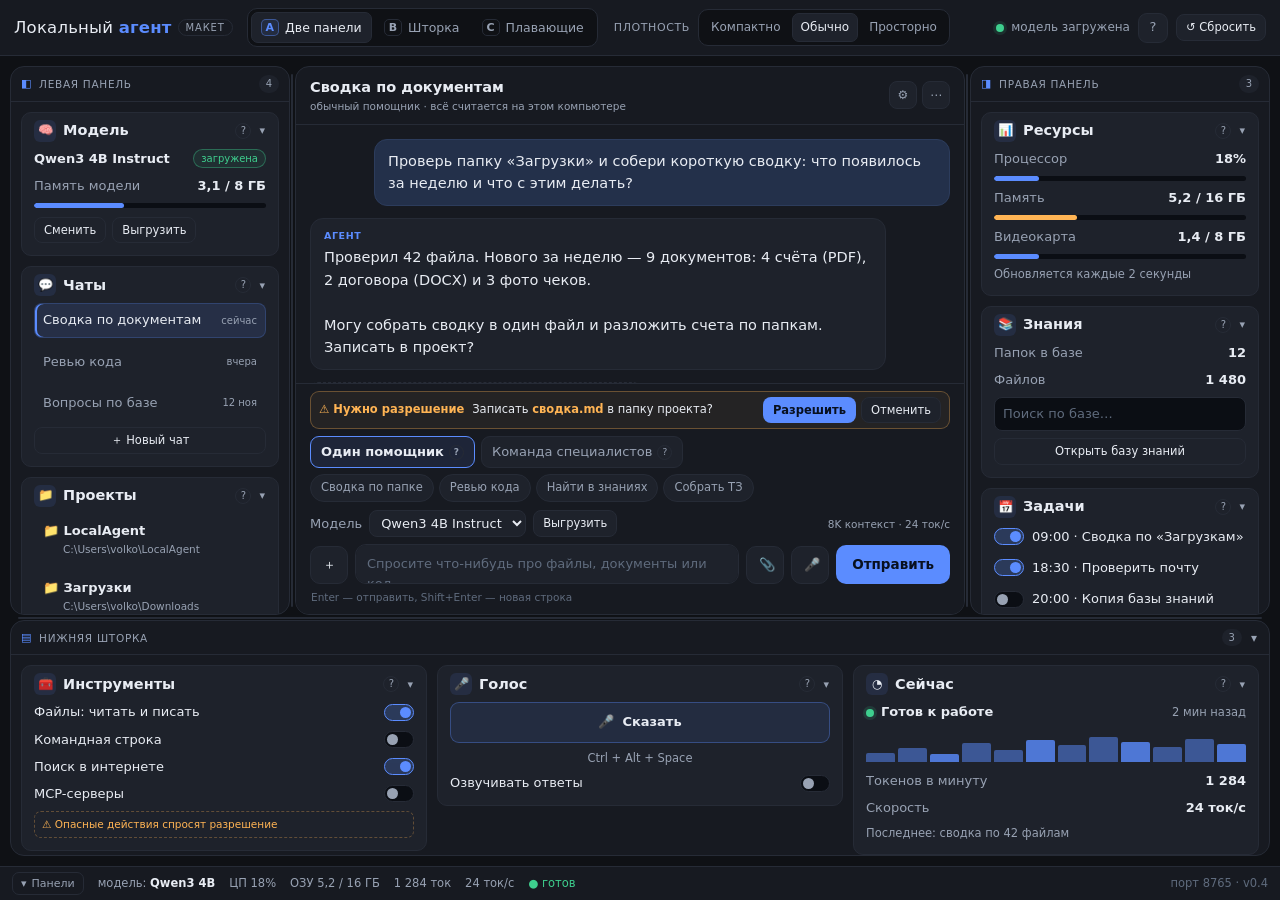
==== docs/mockups/layout_v1.html @ 9daf5b80 "Скины, темы, плотность и починка дефектов из отчёта тестера Три скина × два режима (тёмный/светлый):" ====
<!DOCTYPE html>
<html lang="ru">
<head>
<meta charset="utf-8">
<meta name="viewport" content="width=device-width, initial-scale=1">
<title>Локальный агент — макет рабочего пространства</title>
<!--
  Макет рабочего пространства «Локального агента».
  Один файл, без сети, без библиотек. Палитра и шрифт — как в app/ui/style.css.
  Варианты: A (две панели), B (левая панель + шторка), C (вкладки + плавающие блоки).
-->
<style>
/* ================= Палитра и плотность ================= */
:root{
  --bg:#0f1115; --panel:#171a21; --panel2:#1e222b; --text:#e8ecf3; --muted:#98a2b3;
  --accent:#5b8cff; --ok:#3ecf8e; --warn:#ffb454; --err:#ff6b6b; --line:#262b36;
  --bg3:#0b0e14;
}
*{box-sizing:border-box}
html,body{height:100%;overflow:hidden}
body{
  margin:0;background:var(--bg);color:var(--text);
  font:15px/1.55 "Segoe UI",system-ui,sans-serif;
  display:flex;flex-direction:column;
  -webkit-font-smoothing:antialiased;
}
body[data-density="compact"]{
  --fs:13px;--fs2:12px;--fs3:10.5px;--gap:6px;--pad:8px;--pad2:10px;
  --r:8px;--r2:10px;--headH:28px;--icon:18px;--floatW:246px;
}
body[data-density="normal"]{
  --fs:14.5px;--fs2:13px;--fs3:11.5px;--gap:10px;--pad:12px;--pad2:14px;
  --r:10px;--r2:12px;--headH:36px;--icon:22px;--floatW:270px;
}
body[data-density="roomy"]{
  --fs:16px;--fs2:14px;--fs3:12.5px;--gap:14px;--pad:16px;--pad2:18px;
  --r:12px;--r2:14px;--headH:42px;--icon:24px;--floatW:292px;
}
button{font:inherit;color:inherit}
.muted{color:var(--muted)}
.tiny{font-size:var(--fs3);line-height:1.45;color:var(--muted)}
.center{text-align:center}

/* тонкие полосы прокрутки — как в приложении */
*{scrollbar-width:thin;scrollbar-color:transparent transparent}
*:hover{scrollbar-color:rgba(255,255,255,.16) transparent}
::-webkit-scrollbar{width:8px;height:8px}
::-webkit-scrollbar-track{background:transparent}
::-webkit-scrollbar-thumb{background:transparent;border-radius:8px;border:2px solid transparent;background-clip:content-box}
*:hover::-webkit-scrollbar-thumb{background:rgba(255,255,255,.16);background-clip:content-box}
*:hover::-webkit-scrollbar-thumb:hover{background:rgba(255,255,255,.32);background-clip:content-box}
::-webkit-scrollbar-corner{background:transparent}

/* ================= Верхняя строка ================= */
.topbar{
  flex:none;display:flex;align-items:center;gap:14px;
  height:56px;padding:0 14px;background:var(--panel);
  border-bottom:1px solid var(--line);position:relative;z-index:60;
}
.brand{font-size:16.5px;letter-spacing:.2px;white-space:nowrap}
.brand b{color:var(--accent);font-weight:700}
.brand .tag{
  font-size:10px;text-transform:uppercase;letter-spacing:.8px;color:var(--muted);
  border:1px solid var(--line);border-radius:99px;padding:2px 7px;margin-left:6px;vertical-align:2px;
}
.seg{display:flex;gap:2px;padding:3px;background:var(--bg);border:1px solid var(--line);border-radius:10px}
.seg button{
  display:inline-flex;align-items:center;gap:6px;border:1px solid transparent;
  background:transparent;color:var(--muted);border-radius:7px;padding:5px 9px;
  font-size:12.5px;cursor:pointer;white-space:nowrap;transition:background .12s,color .12s;
}
.seg button:hover{color:var(--text)}
.seg button.active{background:var(--panel2);color:var(--text);border-color:var(--line)}
.seg button i{
  font-style:normal;font-weight:700;font-size:11px;line-height:1;
  color:var(--muted);border:1px solid var(--line);border-radius:5px;padding:2px 4px;
}
.seg button.active i{color:var(--accent);border-color:rgba(91,140,255,.45);background:rgba(91,140,255,.1)}
.densityWrap{display:flex;align-items:center;gap:8px;margin-left:2px}
.densityWrap .lbl{font-size:11px;text-transform:uppercase;letter-spacing:.6px;color:var(--muted)}
.seg.small button{font-size:12px;padding:4px 8px}
.topRight{margin-left:auto;display:flex;align-items:center;gap:8px}
.status{display:flex;align-items:center;gap:7px;font-size:12px;color:var(--muted);white-space:nowrap}
.dot{width:8px;height:8px;border-radius:50%;background:var(--err);flex:none}
.dot.on{background:var(--ok);box-shadow:0 0 0 3px rgba(62,207,142,.12)}
.iconBtn{
  width:30px;height:30px;border-radius:9px;border:1px solid var(--line);
  background:var(--panel2);color:var(--muted);cursor:pointer;font-size:13px;
  display:inline-grid;place-items:center;padding:0;
}
.iconBtn:hover{color:var(--text);border-color:var(--accent)}
button.ghost{
  background:var(--panel2);color:var(--text);border:1px solid var(--line);
  border-radius:10px;padding:8px 12px;cursor:pointer;font-size:13px;
}
button.ghost:hover{border-color:var(--accent)}
button.ghost.tiny{padding:4px 9px;border-radius:8px;font-size:11.5px}
button.ghost.wide{width:100%;text-align:center}
button.primary{
  background:var(--accent);color:#08101f;border:0;border-radius:10px;
  padding:9px 16px;font-weight:600;cursor:pointer;font-size:13.5px;
}
button.primary:hover{filter:brightness(1.06)}
button.primary.tiny{padding:4px 10px;font-size:11.5px;border-radius:8px}

/* ================= Сетка приложения ================= */
.app{flex:1;min-height:0;display:flex;flex-direction:column}
.work{flex:1;min-height:0;padding:var(--gap);display:grid;position:relative}
.mtabs{display:none}

/* A: две панели + центр */
.app[data-variant="A"] .work{
  grid-template-columns:var(--leftW,280px) 5px minmax(0,1fr) 5px var(--rightW,300px);
  grid-template-rows:minmax(0,1fr) 5px var(--dockH,236px);
}
.app[data-variant="A"] .zone-left{grid-column:1;grid-row:1}
.app[data-variant="A"] .vres-left{grid-column:2;grid-row:1}
.app[data-variant="A"] .stage{grid-column:3;grid-row:1}
.app[data-variant="A"] .vres-right{grid-column:4;grid-row:1}
.app[data-variant="A"] .zone-right{grid-column:5;grid-row:1}
.app[data-variant="A"] .hres{grid-column:1/-1;grid-row:2}
.app[data-variant="A"] .zone-bottom{grid-column:1/-1;grid-row:3}

/* B: одна левая панель + шторка */
.app[data-variant="B"] .work{
  grid-template-columns:var(--leftW,300px) 5px minmax(0,1fr);
  grid-template-rows:minmax(0,1fr) 5px var(--dockH,300px);
}
.app[data-variant="B"] .zone-left{grid-column:1;grid-row:1}
.app[data-variant="B"] .vres-left{grid-column:2;grid-row:1}
.app[data-variant="B"] .stage{grid-column:3;grid-row:1}
.app[data-variant="B"] .zone-right{display:none}
.app[data-variant="B"] .vres-right{display:none}
.app[data-variant="B"] .hres{grid-column:1/-1;grid-row:2}
.app[data-variant="B"] .zone-bottom{grid-column:1/-1;grid-row:3}

/* ================= Панели и блоки ================= */
.zone{
  display:flex;flex-direction:column;min-width:0;min-height:0;
  background:var(--panel);border:1px solid var(--line);border-radius:14px;
  overflow:hidden;transition:border-color .15s;
}
.zone.over{border-color:var(--accent);box-shadow:0 0 0 1px rgba(91,140,255,.25) inset}
.zoneHead{
  flex:none;display:flex;align-items:center;gap:7px;
  padding:8px 10px;border-bottom:1px solid var(--line);
  font-size:10.5px;text-transform:uppercase;letter-spacing:.7px;color:var(--muted);
}
.zoneHead .zi{color:var(--accent);font-size:11px;line-height:1}
.zoneHead .cnt{
  margin-left:auto;font-size:10px;color:var(--muted);background:var(--panel2);
  border-radius:99px;padding:1px 7px;letter-spacing:0;
}
.zoneHead .zBtn{
  border:0;background:transparent;color:var(--muted);cursor:pointer;
  padding:0 2px;font-size:12px;line-height:1;
}
.zoneHead .zBtn:hover{color:var(--text)}
.zoneBody{
  flex:1;min-height:0;overflow-y:auto;overflow-x:hidden;
  display:flex;flex-direction:column;gap:var(--gap);padding:var(--gap);
  position:relative;
}
.zone-bottom .zoneBody{
  display:grid;grid-template-columns:repeat(auto-fit,minmax(210px,1fr));
  align-items:start;
}
.zoneBody.over{background:rgba(91,140,255,.035)}
.zoneBody:empty::before{
  content:"Перетащите сюда блоки";
  display:grid;place-items:center;min-height:90px;padding:14px;
  border:1px dashed var(--line);border-radius:var(--r);
  color:var(--muted);font-size:var(--fs3);text-align:center;
}

.block{
  background:var(--panel2);border:1px solid var(--line);border-radius:var(--r);
  min-width:0;display:flex;flex-direction:column;position:relative;
  transition:border-color .12s,box-shadow .12s;
}
.block:hover{border-color:#333b4a}
.block.collapsed .blockBody{display:none}
.blockHead{
  display:flex;align-items:center;gap:7px;min-height:var(--headH);
  padding:6px var(--pad);cursor:grab;touch-action:none;
  user-select:none;-webkit-user-select:none;
}
.blockHead:active{cursor:grabbing}
.blockHead .bIco{
  width:var(--icon);height:var(--icon);flex:none;border-radius:6px;
  background:rgba(91,140,255,.11);display:grid;place-items:center;
  font-size:calc(var(--icon) * .56);line-height:1;
}
.blockHead .bTtl{
  font-size:var(--fs);font-weight:600;white-space:nowrap;
  overflow:hidden;text-overflow:ellipsis;min-width:0;
}
.blockHead .help{
  margin-left:auto;flex:none;width:16px;height:16px;border-radius:50%;
  border:1px solid var(--line);background:transparent;color:var(--muted);
  font-size:10px;line-height:1;cursor:help;display:grid;place-items:center;padding:0;
}
.blockHead .help:hover{color:var(--text);border-color:var(--accent)}
.blockHead .chev{
  flex:none;border:0;background:transparent;color:var(--muted);cursor:pointer;
  font-size:11px;line-height:1;padding:2px 1px;
}
.blockHead .chev:hover{color:var(--text)}
.blockBody{padding:0 var(--pad) var(--pad);display:flex;flex-direction:column;gap:7px;min-width:0}
.blockPh{
  border:1px dashed var(--accent);border-radius:var(--r);
  background:rgba(91,140,255,.06);flex:none;
}
body.dragging,body.dragging *{user-select:none!important;cursor:grabbing!important}
.block.isDragging{
  position:fixed;z-index:600;pointer-events:none;opacity:.97;
  box-shadow:0 26px 60px rgba(0,0,0,.6);transform:scale(1.012);
  overflow:hidden;margin:0;
}

/* содержимое блоков */
.bRow{display:flex;align-items:center;gap:8px;justify-content:space-between;min-width:0}
.bName{font-size:var(--fs2);font-weight:600;overflow:hidden;text-overflow:ellipsis;white-space:nowrap}
.badge{
  flex:none;font-size:10px;padding:1px 7px;border-radius:99px;
  border:1px solid var(--line);color:var(--muted);white-space:nowrap;
}
.badge.ok{color:var(--ok);border-color:rgba(62,207,142,.38);background:rgba(62,207,142,.08)}
.kv{display:flex;align-items:center;justify-content:space-between;gap:10px;font-size:var(--fs2);color:var(--muted)}
.kv b{color:var(--text);font-weight:600;white-space:nowrap}
.mbar{height:5px;border-radius:99px;background:var(--bg3);overflow:hidden}
.mbar i{display:block;height:100%;background:var(--accent);border-radius:99px}
.mbar i.warn{background:var(--warn)}
.bBtns{display:flex;gap:6px;flex-wrap:wrap;margin-top:2px}
.bInput{
  width:100%;background:var(--bg3);color:var(--text);border:1px solid var(--line);
  border-radius:8px;padding:6px 8px;font:inherit;font-size:var(--fs2);min-width:0;
}
.bInput:focus{outline:none;border-color:var(--accent)}
.bInput::placeholder{color:#5f6b7d}

.listItem{
  display:flex;align-items:center;gap:8px;padding:6px 8px;border-radius:8px;
  font-size:var(--fs2);color:var(--muted);cursor:pointer;border:1px solid transparent;
}
.listItem:hover{background:rgba(255,255,255,.035);color:var(--text)}
.listItem.active{
  background:rgba(91,140,255,.13);color:var(--text);
  border-color:rgba(91,140,255,.22);box-shadow:inset 2px 0 0 var(--accent);
}
.listItem .liT{flex:1;min-width:0;overflow:hidden;text-overflow:ellipsis;white-space:nowrap}
.listItem .liM{flex:none;font-size:10px;color:var(--muted)}
.proj{padding:6px 8px;border-radius:8px;cursor:pointer;border:1px solid transparent}
.proj:hover{background:rgba(255,255,255,.035);border-color:var(--line)}
.projT{font-size:var(--fs2);color:var(--text);font-weight:600;display:flex;gap:6px;align-items:center}
.projP{font-size:10.5px;color:var(--muted);white-space:nowrap;overflow:hidden;text-overflow:ellipsis;padding-left:20px}
.task{display:flex;align-items:center;gap:8px;font-size:var(--fs2);color:var(--text);padding:2px 0;min-width:0}
.task span:last-child{overflow:hidden;text-overflow:ellipsis;white-space:nowrap}
.sw{
  flex:none;width:30px;height:17px;border-radius:99px;background:var(--bg3);
  border:1px solid var(--line);position:relative;cursor:pointer;transition:.15s;padding:0;
}
.sw::after{
  content:"";position:absolute;left:2px;top:2px;width:11px;height:11px;border-radius:50%;
  background:var(--muted);transition:.15s;
}
.sw.on{background:rgba(91,140,255,.22);border-color:var(--accent)}
.sw.on::after{left:15px;background:var(--accent)}
.checkRow{display:flex;align-items:center;justify-content:space-between;gap:10px;font-size:var(--fs2);color:var(--text);cursor:pointer}
.chips{display:flex;gap:5px;flex-wrap:wrap}
.roleChip{
  font-size:10.5px;color:var(--accent);border:1px solid rgba(91,140,255,.3);
  background:rgba(91,140,255,.08);border-radius:99px;padding:2px 8px;white-space:nowrap;
}
.roleChip.add{color:var(--muted);border-color:var(--line);background:transparent;cursor:pointer}
.micBtn{
  display:flex;align-items:center;justify-content:center;gap:8px;width:100%;
  background:rgba(91,140,255,.1);border:1px solid rgba(91,140,255,.35);color:var(--text);
  border-radius:9px;padding:9px 10px;font-size:var(--fs2);font-weight:600;cursor:pointer;
}
.micBtn:hover{background:rgba(91,140,255,.18);border-color:var(--accent)}
.warnNote{
  font-size:10.5px;line-height:1.4;color:var(--warn);
  border:1px dashed rgba(255,180,84,.3);border-radius:7px;padding:5px 7px;
}
.nowRow{display:flex;align-items:center;gap:7px;font-size:var(--fs2)}
.nowRow b{font-weight:600}
.nowRow .tiny{margin-left:auto}
.live{
  width:8px;height:8px;border-radius:50%;background:var(--ok);flex:none;
  box-shadow:0 0 0 3px rgba(62,207,142,.14);animation:pulse 1.6s infinite;
}
@keyframes pulse{50%{opacity:.4}}
.spark{display:flex;align-items:flex-end;gap:3px;height:34px;padding:2px 0}
.spark i{
  flex:1;background:var(--accent);opacity:.5;border-radius:2px 2px 0 0;min-height:3px;
}
.spark i:nth-child(3n){opacity:.8}

/* ================= Центральный чат ================= */
.stage{
  display:flex;flex-direction:column;min-width:0;min-height:0;
  background:var(--panel);border:1px solid var(--line);border-radius:14px;
  overflow:hidden;position:relative;z-index:1;
}
.chatTop{
  flex:none;display:flex;align-items:center;gap:10px;
  padding:9px var(--pad2);border-bottom:1px solid var(--line);min-width:0;
}
.chatTop .ct{min-width:0}
.chatTop .t{
  font-size:var(--fs);font-weight:600;white-space:nowrap;
  overflow:hidden;text-overflow:ellipsis;
}
.chatTop .s{font-size:10.5px;color:var(--muted);white-space:nowrap;overflow:hidden;text-overflow:ellipsis}
.chatTools{margin-left:auto;display:flex;gap:5px;flex:none}
.chatTools button{
  width:28px;height:28px;border-radius:8px;border:1px solid var(--line);
  background:var(--panel2);color:var(--muted);cursor:pointer;font-size:12px;
  display:grid;place-items:center;padding:0;
}
.chatTools button:hover{color:var(--text);border-color:var(--accent)}
.chatScroll{flex:1;min-height:0;overflow-y:auto;padding:var(--pad2) var(--pad2) 6px}
.chatInner{width:100%;max-width:820px;margin:0 auto}
.msgs{display:flex;flex-direction:column;gap:12px}
.msg{
  max-width:90%;padding:10px 13px;border-radius:13px;
  font-size:var(--fs);line-height:1.55;white-space:pre-wrap;overflow-wrap:break-word;
}
.msg.user{align-self:flex-end;background:#23304a;border:1px solid #2c3c5c}
.msg.bot{align-self:flex-start;background:var(--panel2);border:1px solid var(--line)}
.msg .who{
  display:block;font-size:9.5px;text-transform:uppercase;letter-spacing:.6px;
  color:var(--accent);margin-bottom:3px;font-weight:600;
}
.toolLine{
  align-self:flex-start;max-width:90%;font-size:var(--fs3);color:var(--muted);
  border:1px dashed var(--line);border-radius:8px;padding:5px 9px;
}
.toolLine b{color:var(--accent);font-weight:600}
.approveBar{
  display:flex;align-items:center;gap:8px;flex-wrap:wrap;
  border:1px solid rgba(255,180,84,.32);background:rgba(255,180,84,.06);
  border-radius:9px;padding:5px 8px;margin:0 0 7px;font-size:var(--fs3);color:var(--text);
}
.approveBar .aWarn{color:var(--warn);font-weight:600;white-space:nowrap}
.approveBar .aTxt{min-width:0;overflow:hidden;text-overflow:ellipsis;white-space:nowrap}
.approveBar .aTxt b{color:var(--warn);font-weight:600}
.approveBar .aBtns{margin-left:auto;display:flex;gap:5px;flex:none}
.modeRow{display:flex;gap:6px;flex-wrap:wrap;align-items:center;padding:0 0 6px}
.mode{
  display:inline-flex;align-items:center;gap:5px;background:var(--panel2);
  border:1px solid var(--line);color:var(--muted);border-radius:9px;
  padding:5px 10px;cursor:pointer;font-size:var(--fs2);
}
.mode:hover{color:var(--text);border-color:var(--accent)}
.mode.active{color:var(--text);border-color:var(--accent);background:rgba(91,140,255,.1);font-weight:600}
.mode .help,.chip .help{
  width:15px;height:15px;border-radius:50%;border:1px solid var(--line);
  display:inline-grid;place-items:center;font-size:9px;color:var(--muted);cursor:help;flex:none;
}
.tplRow{display:flex;gap:5px;flex-wrap:wrap;padding:0 0 8px}
.chip{
  background:var(--panel2);border:1px solid var(--line);color:var(--muted);
  border-radius:99px;padding:4px 10px;font-size:var(--fs3);cursor:pointer;
}
.chip:hover{color:var(--text);border-color:var(--accent)}
.compWrap{flex:none;border-top:1px solid var(--line);padding:7px var(--pad2) 9px;background:var(--panel)}
.modelRow{display:flex;align-items:center;gap:7px;flex-wrap:wrap;font-size:var(--fs2);color:var(--muted);padding:0 0 7px}
.modelRow select{
  background:var(--panel2);color:var(--text);border:1px solid var(--line);
  border-radius:8px;padding:4px 7px;font:inherit;font-size:var(--fs2);max-width:300px;
}
.modelRow .sub{margin-left:auto;font-size:10.5px;color:var(--muted);white-space:nowrap}
.composer{display:flex;gap:7px;align-items:flex-end}
.composer textarea{
  flex:1;min-width:0;resize:none;background:var(--panel2);color:var(--text);
  border:1px solid var(--line);border-radius:11px;padding:9px 11px;
  font:inherit;font-size:var(--fs2);line-height:1.5;max-height:150px;min-height:38px;
}
.composer textarea:focus{outline:none;border-color:var(--accent)}
.composer textarea::placeholder{color:#5f6b7d}
.composer .iconBtn{width:38px;height:38px;border-radius:10px}
.hint{font-size:10.5px;color:#5f6b7d;padding:5px 1px 0}

/* ================= Статусная строка ================= */
.statusbar{
  flex:none;display:flex;align-items:center;gap:14px;flex-wrap:nowrap;
  padding:5px 12px;border-top:1px solid var(--line);background:var(--panel);
  font-size:11.5px;color:var(--muted);min-height:31px;z-index:50;
}
.sbBtn{
  display:inline-flex;align-items:center;gap:5px;background:transparent;
  border:1px solid var(--line);color:var(--muted);border-radius:7px;
  padding:2px 8px;font:inherit;font-size:11px;cursor:pointer;flex:none;
}
.sbBtn:hover{color:var(--text);border-color:var(--accent)}
.sbItem{white-space:nowrap;overflow:hidden;text-overflow:ellipsis}
.sbItem b{color:var(--text);font-weight:600}
.sbOk{color:var(--ok)}
.sbRight{margin-left:auto;color:#5f6b7d;white-space:nowrap;flex:none}

/* ================= Разделители ================= */
.res{position:relative;background:transparent;touch-action:none;z-index:20}
.res.vres{cursor:col-resize}
.res.hres{cursor:row-resize}
.res::after{
  content:"";position:absolute;background:var(--line);border-radius:2px;transition:background .12s;
}
.res.vres::after{top:8px;bottom:8px;left:1px;width:2px}
.res.hres::after{left:8px;right:8px;top:2px;height:2px}
.res:hover::after,.res.active::after{background:var(--accent)}
.res.active{background:rgba(91,140,255,.05)}

/* ================= Вариант C ================= */
.ctabs{display:none}
.app[data-variant="C"] .ctabs{
  flex:none;display:flex;gap:3px;padding:6px var(--gap);
  background:var(--panel);border-bottom:1px solid var(--line);overflow-x:auto;
}
.ctab{
  border:1px solid transparent;background:transparent;color:var(--muted);
  border-radius:8px;padding:6px 12px;font-size:12.5px;cursor:pointer;white-space:nowrap;
}
.ctab:hover{color:var(--text);background:var(--panel2)}
.ctab.active{color:var(--text);background:var(--panel2);border-color:var(--line)}
.ctab.active::before{content:"";display:inline-block;width:6px;height:6px;border-radius:50%;background:var(--accent);margin-right:7px;vertical-align:1px}
.app[data-variant="C"] .work{
  display:flex;position:relative;padding:0;
  background-image:radial-gradient(rgba(255,255,255,.032) 1px,transparent 1px);
  background-size:22px 22px;
}
.app[data-variant="C"] .zone{display:contents}
.app[data-variant="C"] .zoneBody{display:contents}
.app[data-variant="C"] .zoneHead{display:none}
.app[data-variant="C"] .vres,.app[data-variant="C"] .hres{display:none}
.app[data-variant="C"] .stage{
  width:min(840px,calc(100% - 580px));height:calc(100% - 228px);
  margin:12px auto 0;box-shadow:0 18px 46px rgba(0,0,0,.35);
}
.app[data-variant="C"] .block{
  position:absolute;width:var(--floatW);z-index:4;
  box-shadow:0 12px 30px rgba(0,0,0,.38);
}
.app[data-variant="C"] .block:hover{box-shadow:0 16px 38px rgba(0,0,0,.46)}
.app[data-variant="C"] .block .blockHead{cursor:grab}
.cph{
  position:absolute;inset:0;z-index:40;background:var(--bg);
  display:none;align-items:center;justify-content:center;padding:24px;
}
.cph.show{display:flex}
.cphCard{
  max-width:440px;width:100%;text-align:center;background:var(--panel);
  border:1px solid var(--line);border-radius:16px;padding:26px 24px;
}
.cphIco{font-size:34px;line-height:1;margin-bottom:8px}
.cphCard h3{margin:0 0 6px;font-size:17px}
.cphCard p{margin:0 0 16px;color:var(--muted);font-size:13px;line-height:1.55}

/* ================= Подсказки, модальное окно, тост ================= */
.tip{
  position:fixed;z-index:900;max-width:280px;left:-9999px;top:-9999px;
  background:var(--bg3);border:1px solid var(--line);color:var(--text);
  padding:8px 10px;border-radius:9px;font-size:12px;line-height:1.45;
  box-shadow:0 14px 34px rgba(0,0,0,.55);opacity:0;transform:translateY(4px);
  transition:opacity .12s,transform .12s;pointer-events:none;
}
.tip.show{opacity:1;transform:none}
.modalBack{
  position:fixed;inset:0;background:rgba(4,6,10,.72);z-index:800;
  display:none;align-items:center;justify-content:center;padding:20px;
}
.modalBack.show{display:flex}
.modal{
  background:var(--panel);border:1px solid var(--line);border-radius:16px;
  width:100%;max-width:520px;max-height:82vh;overflow-y:auto;padding:20px 22px;
  box-shadow:0 30px 80px rgba(0,0,0,.6);
}
.modal h3{margin:0 0 4px;font-size:17px}
.modal .lead{color:var(--muted);font-size:12.5px;margin:0 0 14px}
.modal ul{margin:0 0 16px;padding-left:19px}
.modal li{font-size:13px;line-height:1.55;margin:7px 0}
.modal li b{color:var(--text)}
.modal li .k{
  font-size:11px;border:1px solid var(--line);background:var(--panel2);
  border-radius:5px;padding:1px 5px;color:var(--text);
}
.toast{
  position:fixed;left:50%;bottom:42px;transform:translateX(-50%) translateY(6px);
  background:var(--panel2);border:1px solid var(--line);color:var(--text);
  padding:9px 15px;border-radius:10px;font-size:12.5px;opacity:0;
  pointer-events:none;transition:.2s;z-index:950;max-width:80vw;
  box-shadow:0 16px 40px rgba(0,0,0,.5);
}
.toast.show{opacity:1;transform:translateX(-50%)}

/* ================= Узкие экраны ================= */
@media (max-width:1200px){
  .seg button span{display:none}
  .seg button{padding:5px 8px}
  .densityWrap .lbl{display:none}
}

/* A: правая панель уходит вниз, шторка — тонкая полоса и открывается поверх */
@media (max-width:1100px){
  .app[data-variant="A"] .work{
    grid-template-columns:var(--leftW,280px) 5px minmax(0,1fr);
    grid-template-rows:minmax(0,1fr) 176px 5px 40px;
  }
  .app[data-variant="A"] .zone-left{grid-column:1;grid-row:1/span 2}
  .app[data-variant="A"] .vres-left{grid-column:2;grid-row:1/span 2}
  .app[data-variant="A"] .stage{grid-column:3;grid-row:1}
  .app[data-variant="A"] .zone-right{grid-column:3;grid-row:2;border-radius:12px}
  .app[data-variant="A"] .vres-right{display:none}
  .app[data-variant="A"] .hres{grid-column:1/-1;grid-row:3}
  .app[data-variant="A"] .zone-bottom{grid-column:1/-1;grid-row:4}
  .app[data-variant="A"] .zone-bottom .zoneBody{display:none}
  .app[data-variant="A"].dockOpen .work{grid-template-rows:minmax(0,1fr) 176px 5px 0}
  .app[data-variant="A"].dockOpen .zone-bottom{
    position:fixed;left:0;right:0;bottom:31px;height:46vh;z-index:70;
    border-radius:14px 14px 0 0;border-bottom:0;
    box-shadow:0 -18px 44px rgba(0,0,0,.55);
  }
  .app[data-variant="A"].dockOpen .zone-bottom .zoneBody{display:grid}
  .app[data-variant="A"] .zone-right .zoneBody{
    display:flex;flex-direction:row;overflow-x:auto;overflow-y:hidden;
    gap:var(--gap);align-items:stretch;
  }
  .app[data-variant="A"] .zone-right .block{flex:0 0 255px}
  .app[data-variant="A"] .zone-right .blockBody{overflow-y:auto}
}

/* C: плавающие блоки становятся списком, когда им мало места (см. JS) */
.app[data-variant="C"].list .work{
  display:flex;flex-direction:column;overflow-y:auto;overflow-x:hidden;
  padding:0 0 var(--gap);background-image:none;
}
.app[data-variant="C"].list .stage{
  width:auto;height:78vh;flex:none;margin:0 0 var(--gap);
  border-radius:0;border-left:0;border-right:0;box-shadow:none;
}
.app[data-variant="C"].list .zone{
  display:flex;flex-direction:column;flex:none;height:auto;
  border-radius:0;border-left:0;border-right:0;border-bottom:0;
}
.app[data-variant="C"].list .zoneBody{display:grid;grid-template-columns:1fr;padding:var(--gap)}
.app[data-variant="C"].list .zoneHead{display:flex}
.app[data-variant="C"].list .block{position:static;width:auto;box-shadow:none}
.app[data-variant="C"].list .zone-left{order:2}
.app[data-variant="C"].list .stage{order:1}
.app[data-variant="C"].list .zone-right{order:3}
.app[data-variant="C"].list .zone-bottom{order:4}
.app[data-variant="C"].list .zone-bottom .zoneBody{grid-template-columns:1fr}

/* A/B: панели становятся вкладками */
@media (max-width:820px){
  .topbar{height:52px;gap:8px;padding:0 10px}
  .brand{font-size:15px}
  .brand .tag{display:none}
  .topStatus{display:none}
  .topRight{gap:6px}
  .statusbar{gap:9px;overflow:hidden}
  .sbRight{display:none}
  .sbItem:nth-of-type(n+5){display:none}
  .app[data-variant="A"] .work,
  .app[data-variant="B"] .work{
    display:flex;flex-direction:column;padding:var(--gap);gap:var(--gap);
  }
  .mtabs{display:flex;gap:5px;flex:none;overflow-x:auto}
  .mtab{
    flex:none;border:1px solid var(--line);background:transparent;color:var(--muted);
    border-radius:8px;padding:5px 11px;font-size:12px;cursor:pointer;
  }
  .mtab.active{background:var(--panel2);color:var(--text);border-color:var(--accent)}
  .app[data-variant="A"] .work>.zone,
  .app[data-variant="A"] .work>.stage,
  .app[data-variant="B"] .work>.zone,
  .app[data-variant="B"] .work>.stage{
    display:none!important;flex:1 1 auto;min-height:0;
    width:auto!important;height:auto!important;border-radius:var(--r2);
  }
  .app[data-variant="A"] .work[data-mtab="left"]>.zone-left,
  .app[data-variant="A"] .work[data-mtab="right"]>.zone-right,
  .app[data-variant="A"] .work[data-mtab="bottom"]>.zone-bottom,
  .app[data-variant="A"] .work[data-mtab="stage"]>.stage,
  .app[data-variant="B"] .work[data-mtab="left"]>.zone-left,
  .app[data-variant="B"] .work[data-mtab="bottom"]>.zone-bottom,
  .app[data-variant="B"] .work[data-mtab="stage"]>.stage{display:flex!important}
  .app[data-variant="A"] .work .vres,
  .app[data-variant="A"] .work .hres,
  .app[data-variant="B"] .work .vres,
  .app[data-variant="B"] .work .hres{display:none!important}
  .app[data-variant="A"] .zoneBody,
  .app[data-variant="B"] .zoneBody{grid-template-columns:1fr!important}
  .app[data-variant="A"] .zone-bottom .zoneBody,
  .app[data-variant="B"] .zone-bottom .zoneBody{grid-template-columns:1fr!important}
  .app[data-variant="A"] .zone-bottom .zoneBody{display:grid!important}
  .app[data-variant="A"] .zone-bottom,
  .app[data-variant="A"].dockOpen .zone-bottom{
    position:static!important;left:auto;right:auto;bottom:auto;
    height:auto!important;border-radius:var(--r2);
    border-bottom:1px solid var(--line);box-shadow:none;
  }
  .chatScroll{padding:12px 12px 4px}
  .compWrap{padding:6px 12px 8px}
}
@media (max-width:560px){
  .topbar{gap:5px;padding:0 8px}
  .brand b{display:inline}
  .brand{font-size:14px;max-width:96px;overflow:hidden;text-overflow:ellipsis}
  .seg.small button{font-size:10.5px;padding:4px 5px}
  .topRight .ghost span{display:none}
  .chatTop .s{display:none}
  .statusbar .sbItem:nth-of-type(n+3){display:none}
  .modelRow .sub{display:none}
}
@media (prefers-reduced-motion:reduce){
  *{animation:none!important;transition:none!important}
}
</style>
</head>
<body data-density="normal" data-variant="A">
<noscript><div style="padding:20px">Для макета нужен JavaScript.</div></noscript>

<header class="topbar">
  <div class="brand">Локальный <b>агент</b><span class="tag">макет</span></div>

  <div class="seg" id="variantSeg" role="group" aria-label="Вариант компоновки">
    <button data-variant="A" class="active" data-tip="Вариант A. Две боковые панели и чат в центре. Блоки можно переносить в любую из трёх зон."><i>A</i><span>Две панели</span></button>
    <button data-variant="B" data-tip="Вариант B. Одна левая панель, остальные блоки — в широкой нижней шторке. Больше места чату."><i>B</i><span>Шторка</span></button>
    <button data-variant="C" data-tip="Вариант C. Разделы на весь экран, блоки плавают поверх и двигаются свободно."><i>C</i><span>Плавающие</span></button>
  </div>

  <div class="densityWrap">
    <span class="lbl">Плотность</span>
    <div class="seg small" id="densitySeg" role="group" aria-label="Плотность интерфейса">
      <button data-density="compact" data-tip="Компактно: меньше отступов, больше блоков на экране. Удобно на ноутбуке.">Компактно</button>
      <button data-density="normal" class="active" data-tip="Обычно: базовый размер из приложения — 15 px и отступы 10 px.">Обычно</button>
      <button data-density="roomy" data-tip="Просторно: крупные подписи и отступы. Удобно, если тяжело читать мелкий текст.">Просторно</button>
    </div>
  </div>

  <div class="topRight">
    <span class="status topStatus"><span class="dot on"></span>модель загружена</span>
    <button class="iconBtn" id="helpBtn" aria-label="Как пользоваться макетом" data-tip="Короткая инструкция: перетаскивание, плотность, варианты.">?</button>
    <button class="ghost tiny" id="resetBtn" data-tip="Вернуть блоки, размеры панелей и плотность по умолчанию. Раскладка хранится только на этом компьютере.">↺ <span>Сбросить</span></button>
  </div>
</header>

<div class="app" id="app" data-variant="A">
  <div class="ctabs" id="ctabs">
    <button class="ctab active" data-ctab="chat">Чат</button>
    <button class="ctab" data-ctab="models">Модели</button>
    <button class="ctab" data-ctab="kb">Знания</button>
    <button class="ctab" data-ctab="tasks">Задачи</button>
    <button class="ctab" data-ctab="team">Команда</button>
    <button class="ctab" data-ctab="settings">Настройки</button>
  </div>

  <div class="work" id="work" data-mtab="stage" data-ctab="chat">
    <div class="mtabs" id="mtabs" role="tablist" aria-label="Панели на узком экране"></div>

    <aside class="zone zone-left" data-zone="left">
      <div class="zoneHead"><span class="zi">◧</span>Левая панель<span class="cnt" id="cnt-left">0</span></div>
      <div class="zoneBody" data-drop="left"></div>
    </aside>

    <div class="res vres vres-left" data-res="left" data-tip="Потяните, чтобы изменить ширину левой панели. Двойной клик — сбросить."></div>

    <main class="stage" id="stage">
      <div class="chatTop">
        <div class="ct">
          <div class="t">Сводка по документам</div>
          <div class="s">обычный помощник · всё считается на этом компьютере</div>
        </div>
        <div class="chatTools">
          <button aria-label="Настройки чата" data-tip="Настройки этого чата: модель, контекст, голос.">⚙</button>
          <button aria-label="Ещё" data-tip="Ещё: экспорт, очистка, закрепление.">⋯</button>
        </div>
      </div>

      <div class="chatScroll" id="chatScroll">
        <div class="chatInner">
          <div class="msgs" id="msgs">
            <div class="msg user">Проверь папку «Загрузки» и собери короткую сводку: что появилось за неделю и что с этим делать?</div>
            <div class="msg bot"><span class="who">Агент</span>Проверил 42 файла. Нового за неделю — 9 документов: 4 счёта (PDF), 2 договора (DOCX) и 3 фото чеков.

Могу собрать сводку в один файл и разложить счета по папкам. Записать в проект?</div>
            <div class="toolLine"><b>⚙ Инструменты</b> · прочитано 42 файла · 18 секунд</div>
          </div>
        </div>
      </div>

      <div class="compWrap">
        <div class="chatInner">
          <div class="approveBar">
            <span class="aWarn">⚠ Нужно разрешение</span>
            <span class="aTxt">Записать <b>сводка.md</b> в папку проекта?</span>
            <span class="aBtns"><button class="primary tiny">Разрешить</button><button class="ghost tiny">Отменить</button></span>
          </div>
          <div class="modeRow">
            <button class="mode active" data-mode="agent">Один помощник<span class="help" data-tip="Обычный режим: отвечает одна модель. Быстро и просто для повседневных задач.">?</span></button>
            <button class="mode" data-mode="team">Команда специалистов<span class="help" data-tip="Сложную задачу по очереди разбирают роли: аналитик, разработчик, ревьюер. Дольше, но глубже.">?</span></button>
          </div>
          <div class="tplRow">
            <button class="chip" data-prompt="Собери сводку по папке «Загрузки» за неделю: новые файлы, суммы, что требует внимания.">Сводка по папке</button>
            <button class="chip" data-prompt="Проверь код в папке проекта и предложи улучшения.">Ревью кода</button>
            <button class="chip" data-prompt="Найди в базе знаний всё про договоры за этот год.">Найти в знаниях</button>
            <button class="chip" data-prompt="Собери техническое задание по моему описанию.">Собрать ТЗ</button>
          </div>
          <div class="modelRow">
            <span>Модель</span>
            <select id="modelPick" aria-label="Модель">
              <option>Qwen3 4B Instruct</option>
              <option>Gemma 3 4B</option>
              <option>Qwen3 8B</option>
            </select>
            <button class="ghost tiny">Выгрузить</button>
            <span class="sub">8K контекст · 24 ток/с</span>
          </div>
          <div class="composer">
            <button class="ghost iconBtn" id="newChat" aria-label="Новый чат" data-tip="Начать новый чат. Старый останется в списке слева.">＋</button>
            <textarea id="input" rows="1" placeholder="Спросите что-нибудь про файлы, документы или код…"></textarea>
            <button class="ghost iconBtn" id="attachBtn" aria-label="Прикрепить файл" data-tip="Прикрепить файл: PDF, DOCX, XLSX, CSV, текст. Можно просто перетащить в окно.">📎</button>
            <button class="ghost iconBtn" id="micBtn" aria-label="Голос" data-tip="Голосовой ввод. Горячие клавиши: Ctrl + Alt + Space.">🎤</button>
            <button class="primary" id="send">Отправить</button>
          </div>
          <div class="hint">Enter — отправить, Shift+Enter — новая строка</div>
        </div>
      </div>
    </main>

    <div class="res vres vres-right" data-res="right" data-tip="Потяните, чтобы изменить ширину правой панели. Двойной клик — сбросить."></div>

    <aside class="zone zone-right" data-zone="right">
      <div class="zoneHead"><span class="zi">◨</span>Правая панель<span class="cnt" id="cnt-right">0</span></div>
      <div class="zoneBody" data-drop="right"></div>
    </aside>

    <div class="res hres" data-res="bottom" data-tip="Потяните, чтобы изменить высоту нижней шторки. Двойной клик — сбросить."></div>

    <section class="zone zone-bottom" data-zone="bottom">
      <div class="zoneHead">
        <span class="zi">▤</span>Нижняя шторка<span class="cnt" id="cnt-bottom">0</span>
        <button class="zBtn" id="dockCollapse" aria-label="Свернуть шторку" data-tip="Свернуть или развернуть нижнюю шторку.">▾</button>
      </div>
      <div class="zoneBody" data-drop="bottom"></div>
    </section>

    <div class="cph" id="cph">
      <div class="cphCard">
        <div class="cphIco" id="cphIco">📚</div>
        <h3 id="cphTitle">Раздел</h3>
        <p>В варианте C разделы открываются на весь экран. Здесь будет тот же экран, что и во вкладках приложения — без плавающих блоков, чтобы ничего не мешало.</p>
        <button class="ghost" id="cphBack">← Вернуться в чат</button>
      </div>
    </div>
  </div>
</div>

<footer class="statusbar">
  <button class="sbBtn" id="dockBtn" data-tip="Показать или скрыть нижнюю шторку."><span id="dockChev">▾</span> Панели</button>
  <span class="sbItem" id="sbModel">модель: <b>Qwen3 4B</b></span>
  <span class="sbItem">ЦП 18%</span>
  <span class="sbItem">ОЗУ 5,2 / 16 ГБ</span>
  <span class="sbItem">1 284 ток</span>
  <span class="sbItem">24 ток/с</span>
  <span class="sbItem sbOk">● готов</span>
  <span class="sbRight">порт 8765 · v0.4</span>
</footer>

<div class="tip" id="tip" role="tooltip"></div>
<div class="toast" id="toast" role="status" aria-live="polite"></div>

<div class="modalBack" id="helpModal">
  <div class="modal">
    <h3>Как устроен макет</h3>
    <p class="lead">Это рабочий макет, а не приложение. Всё сохраняется только в этом браузере.</p>
    <ul>
      <li><b>Переносите блоки.</b> Возьмите блок за заголовок и тяните в левую панель, правую или нижнюю шторку. Пунктирная рамка показывает, куда он встанет.</li>
      <li><b>Меняйте размеры.</b> Тяните узкие полоски между панелями. Двойной клик по полоске возвращает исходный размер.</li>
      <li><b>Сравните варианты.</b> Кнопки <span class="k">A</span> <span class="k">B</span> <span class="k">C</span> сверху переключают три компоновки. У каждой свои места блоков.</li>
      <li><b>Подберите плотность.</b> «Компактно / Обычно / Просторно» меняют шрифт и отступы, не трогая палитру.</li>
      <li><b>Сбросьте.</b> Кнопка «Сбросить» возвращает всё по умолчанию.</li>
      <li><b>Проверьте адаптив.</b> Сузьте окно: при 1100 px правая панель уходит вниз, при 820 px панели становятся вкладками.</li>
    </ul>
    <div style="display:flex;justify-content:flex-end"><button class="primary" id="helpClose">Понятно</button></div>
  </div>
</div>

<script>
(function(){
"use strict";

/* ============ данные блоков ============ */
const BLOCKS = {
  model: {
    icon:"🧠", title:"Модель",
    tip:"Модель — «мозг» агента. Пока она не загружена, чат не отвечает. Память показывает, сколько занято.",
    body: `
      <div class="bRow"><span class="bName">Qwen3 4B Instruct</span><span class="badge ok">загружена</span></div>
      <div class="kv"><span>Память модели</span><b>3,1 / 8 ГБ</b></div>
      <div class="mbar"><i style="width:39%"></i></div>
      <div class="bBtns"><button class="ghost tiny">Сменить</button><button class="ghost tiny">Выгрузить</button></div>`
  },
  resources: {
    icon:"📊", title:"Ресурсы",
    tip:"Сколько процессора, памяти и видеокарты занимает модель. Если память близка к пределу — выгрузите модель.",
    body: `
      <div class="kv"><span>Процессор</span><b>18%</b></div><div class="mbar"><i style="width:18%"></i></div>
      <div class="kv"><span>Память</span><b>5,2 / 16 ГБ</b></div><div class="mbar"><i class="warn" style="width:33%"></i></div>
      <div class="kv"><span>Видеокарта</span><b>1,4 / 8 ГБ</b></div><div class="mbar"><i style="width:18%"></i></div>
      <div class="tiny">Обновляется каждые 2 секунды</div>`
  },
  knowledge: {
    icon:"📚", title:"Знания",
    tip:"База знаний: папки и файлы, которые агент уже прочитал. Поиск идёт по смыслу, без интернета.",
    body: `
      <div class="kv"><span>Папок в базе</span><b>12</b></div>
      <div class="kv"><span>Файлов</span><b>1 480</b></div>
      <input class="bInput" type="text" placeholder="Поиск по базе…" aria-label="Поиск по базе знаний">
      <button class="ghost tiny wide">Открыть базу знаний</button>`
  },
  tasks: {
    icon:"📅", title:"Задачи",
    tip:"Задачи по расписанию. Агент выполнит их сам, результат появится в чатах.",
    body: `
      <div class="task"><span class="sw on" role="switch" aria-checked="true" tabindex="0"></span><span>09:00 · Сводка по «Загрузкам»</span></div>
      <div class="task"><span class="sw on" role="switch" aria-checked="true" tabindex="0"></span><span>18:30 · Проверить почту</span></div>
      <div class="task"><span class="sw" role="switch" aria-checked="false" tabindex="0"></span><span>20:00 · Копия базы знаний</span></div>
      <button class="ghost tiny wide">＋ Новая задача</button>`
  },
  chats: {
    icon:"💬", title:"Чаты",
    tip:"История чатов. Всё хранится на этом компьютере и никуда не отправляется.",
    body: `
      <div class="listItem active"><span class="liT">Сводка по документам</span><span class="liM">сейчас</span></div>
      <div class="listItem"><span class="liT">Ревью кода</span><span class="liM">вчера</span></div>
      <div class="listItem"><span class="liT">Вопросы по базе</span><span class="liM">12 ноя</span></div>
      <button class="ghost tiny wide">＋ Новый чат</button>`
  },
  projects: {
    icon:"📁", title:"Проекты",
    tip:"Рабочие папки, к которым агенту разрешено обращаться. Нажмите на папку, чтобы сделать её основной.",
    body: `
      <div class="proj"><div class="projT">📁 LocalAgent</div><div class="projP">C:\\Users\\volko\\LocalAgent</div></div>
      <div class="proj"><div class="projT">📁 Загрузки</div><div class="projP">C:\\Users\\volko\\Downloads</div></div>
      <button class="ghost tiny wide">＋ Добавить папку</button>`
  },
  roles: {
    icon:"👥", title:"Роли команды",
    tip:"Роли для режима «Команда специалистов». План сам делит задачу между ними.",
    body: `
      <div class="chips"><span class="roleChip">Аналитик</span><span class="roleChip">Разработчик</span><span class="roleChip">Ревьюер</span><span class="roleChip add">＋</span></div>
      <div class="tiny">Настроить роли можно в разделе «Команда».</div>`
  },
  voice: {
    icon:"🎤", title:"Голос",
    tip:"Голосовой ввод и озвучка ответов. Работает без интернета, если скачана модель распознавания.",
    body: `
      <button class="micBtn"><span>🎤</span> Сказать</button>
      <div class="tiny center">Ctrl + Alt + Space</div>
      <label class="checkRow"><span>Озвучивать ответы</span><span class="sw" role="switch" aria-checked="false" tabindex="0"></span></label>`
  },
  tools: {
    icon:"🧰", title:"Инструменты",
    tip:"Что агенту разрешено делать. Опасные действия всегда спрашивают подтверждение.",
    body: `
      <label class="checkRow"><span>Файлы: читать и писать</span><span class="sw on" role="switch" aria-checked="true" tabindex="0"></span></label>
      <label class="checkRow"><span>Командная строка</span><span class="sw" role="switch" aria-checked="false" tabindex="0"></span></label>
      <label class="checkRow"><span>Поиск в интернете</span><span class="sw on" role="switch" aria-checked="true" tabindex="0"></span></label>
      <label class="checkRow"><span>MCP-серверы</span><span class="sw" role="switch" aria-checked="false" tabindex="0"></span></label>
      <div class="warnNote">⚠ Опасные действия спросят разрешение</div>`
  },
  now: {
    icon:"◔", title:"Сейчас",
    tip:"Что агент делает прямо сейчас и с какой скоростью. «Готов» — можно задавать вопрос.",
    body: `
      <div class="nowRow"><span class="live"></span><b>Готов к работе</b><span class="tiny">2 мин назад</span></div>
      <div class="spark" aria-hidden="true">
        <i style="height:30%"></i><i style="height:46%"></i><i style="height:24%"></i><i style="height:62%"></i>
        <i style="height:40%"></i><i style="height:72%"></i><i style="height:54%"></i><i style="height:82%"></i>
        <i style="height:64%"></i><i style="height:50%"></i><i style="height:74%"></i><i style="height:58%"></i>
      </div>
      <div class="kv"><span>Токенов в минуту</span><b>1 284</b></div>
      <div class="kv"><span>Скорость</span><b>24 ток/с</b></div>
      <div class="tiny">Последнее: сводка по 42 файлам</div>`
  }
};

/* ============ раскладки по умолчанию ============ */
const DEFAULTS = {
  A:{
    left:["model","chats","projects","roles"],
    right:["resources","knowledge","tasks"],
    bottom:["tools","voice","now"],
    leftW:280, rightW:300, dockH:236
  },
  B:{
    left:["model","chats","projects","roles"],
    bottom:["resources","knowledge","tasks","tools","voice","now"],
    leftW:300, rightW:300, dockH:260
  },
  C:{
    left:["model","chats","projects","roles"],
    right:["resources","knowledge","tasks","tools"],
    bottom:["voice","now"],
    leftW:280, rightW:300, dockH:236, free:{}
  }
};
const ZONES = ["left","right","bottom"];
const KEY = "localagent.mockup.layout.v1";

/* ============ состояние ============ */
let state = load();
let drag = null;
let toastTimer = 0;

function load(){
  let s = {};
  try { s = JSON.parse(localStorage.getItem(KEY) || "{}") || {}; } catch(e){ s = {}; }
  s.variant = ["A","B","C"].indexOf(s.variant) >= 0 ? s.variant : "A";
  s.density = ["compact","normal","roomy"].indexOf(s.density) >= 0 ? s.density : "normal";
  s.layouts = s.layouts || {};
  s.collapsed = s.collapsed || {};
  s.mtab = s.mtab || "stage";
  s.ctab = s.ctab || "chat";
  s.dockCollapsed = !!s.dockCollapsed;
  s.dockOpen = !!s.dockOpen;
  return s;
}
function save(){
  try { localStorage.setItem(KEY, JSON.stringify(state)); } catch(e){}
}
function clone(o){ return JSON.parse(JSON.stringify(o)); }
function $(sel, root){ return (root || document).querySelector(sel); }
function $$(sel, root){ return Array.prototype.slice.call((root || document).querySelectorAll(sel)); }

function ensureLayouts(){
  ["A","B","C"].forEach(function(v){
    const d = DEFAULTS[v];
    const L = state.layouts[v] = state.layouts[v] || {};
    ZONES.forEach(function(z){
      if (!Array.isArray(L[z])) L[z] = [];
      L[z] = L[z].filter(function(id){ return !!BLOCKS[id]; });
    });
    const isEmpty = ZONES.every(function(z){ return !L[z].length; });
    if (isEmpty){
      ZONES.forEach(function(z){ L[z] = (d[z] || []).slice(); });
    }
    const seen = {};
    ZONES.forEach(function(z){
      L[z] = L[z].filter(function(id){
        if (seen[id]) return false;
        seen[id] = true;
        return true;
      });
    });
    Object.keys(BLOCKS).forEach(function(id){
      if (seen[id]) return;
      let zone = "left";
      ZONES.forEach(function(z){ if ((d[z] || []).indexOf(id) >= 0) zone = z; });
      L[zone].push(id);
    });
    if (typeof L.leftW !== "number") L.leftW = d.leftW;
    if (typeof L.rightW !== "number") L.rightW = d.rightW;
    if (typeof L.dockH !== "number") L.dockH = d.dockH;
    if (v === "C" && (!L.free || typeof L.free !== "object")) L.free = {};
  });
}

/* ============ разметка ============ */
function blockHTML(id){
  const b = BLOCKS[id];
  return '<section class="block" data-block="' + id + '">' +
    '<header class="blockHead">' +
      '<span class="bIco" aria-hidden="true">' + b.icon + '</span>' +
      '<span class="bTtl">' + b.title + '</span>' +
      '<button class="help" type="button" data-tip="' + b.tip + '" aria-label="Подсказка: ' + b.title + '">?</button>' +
      '<button class="chev" type="button" aria-label="Свернуть блок">▾</button>' +
    '</header>' +
    '<div class="blockBody">' + b.body + '</div>' +
  '</section>';
}

function applySizes(){
  const work = $("#work");
  const L = state.layouts[state.variant];
  work.style.setProperty("--leftW", L.leftW + "px");
  work.style.setProperty("--rightW", L.rightW + "px");
  work.style.setProperty("--dockH", (state.dockCollapsed ? 40 : L.dockH) + "px");
}

function render(){
  const app = $("#app");
  const work = $("#work");
  app.dataset.variant = state.variant;
  document.body.dataset.variant = state.variant;
  document.body.dataset.density = state.density;
  app.classList.toggle("dockCollapsed", !!state.dockCollapsed);
  app.classList.toggle("dockOpen", !!state.dockOpen);
  work.dataset.mtab = state.mtab;
  work.dataset.ctab = state.ctab;

  $$("#variantSeg button").forEach(function(b){ b.classList.toggle("active", b.dataset.variant === state.variant); });
  $$("#densitySeg button").forEach(function(b){ b.classList.toggle("active", b.dataset.density === state.density); });

  const L = state.layouts[state.variant];
  ZONES.forEach(function(z){
    const body = $('.zoneBody[data-drop="' + z + '"]');
    body.innerHTML = "";
    (L[z] || []).forEach(function(id){ body.insertAdjacentHTML("beforeend", blockHTML(id)); });
    const cnt = $("#cnt-" + z);
    if (cnt) cnt.textContent = (L[z] || []).length;
  });

  $$(".block").forEach(function(b){
    if (state.collapsed[b.dataset.block]) b.classList.add("collapsed");
  });

  applySizes();
  updateCMode();
  if (state.variant === "C") placeFree(true);
  renderMtabs();
  renderCTabs();
  updateDockUI();
}

/* ============ вариант C: свободные позиции ============ */
function updateCMode(){
  const list = state.variant === "C" && (window.innerWidth <= 1040 || window.innerHeight <= 860);
  $("#app").classList.toggle("list", list);
}
function placeFree(init){
  const work = $("#work");
  const blocks = $$(".block");
  const wide = window.innerWidth > 1040 && window.innerHeight > 860;
  if (!wide){
    blocks.forEach(function(b){ b.style.left = ""; b.style.top = ""; });
    return;
  }
  const L = state.layouts.C;
  const wr = work.getBoundingClientRect();
  const fw = parseFloat(getComputedStyle(document.body).getPropertyValue("--floatW")) || 270;
  const byId = {};
  blocks.forEach(function(b){ byId[b.dataset.block] = b; });

  if (Object.keys(L.free).length === 0){
    let ly = 14, ry = 14;
    DEFAULTS.C.left.forEach(function(id){
      const el = byId[id]; if (!el) return;
      L.free[id] = { x: 14, y: ly };
      ly += (el.getBoundingClientRect().height || 150) + 10;
    });
    DEFAULTS.C.right.forEach(function(id){
      const el = byId[id]; if (!el) return;
      L.free[id] = { x: Math.max(14, wr.width - fw - 14), y: ry };
      ry += (el.getBoundingClientRect().height || 150) + 10;
    });
    const bottomY = Math.max(14, wr.height - (byId.now ? byId.now.getBoundingClientRect().height : 150) - 14);
    const spots = { voice: 0.28, now: 0.52 };
    Object.keys(spots).forEach(function(id){
      const el = byId[id]; if (!el) return;
      L.free[id] = { x: Math.round(wr.width * spots[id]), y: bottomY };
    });
  }

  blocks.forEach(function(b){
    const id = b.dataset.block;
    let p = L.free[id];
    if (!p){
      p = L.free[id] = { x: 14, y: 14 };
    }
    const h = b.getBoundingClientRect().height || 150;
    const x = Math.max(10, Math.min(p.x, wr.width - fw - 10));
    const y = Math.max(10, Math.min(p.y, wr.height - h - 10));
    b.style.left = x + "px";
    b.style.top = y + "px";
    if (init) { p.x = x; p.y = y; }
  });
}

/* ============ вкладки на узком экране ============ */
function renderMtabs(){
  const defs = state.variant === "A"
    ? [["left","Левая"],["stage","Чат"],["right","Правая"],["bottom","Шторка"]]
    : [["left","Левая"],["stage","Чат"],["bottom","Шторка"]];
  if (!defs.some(function(d){ return d[0] === state.mtab; })) state.mtab = "stage";
  const el = $("#mtabs");
  el.innerHTML = defs.map(function(d){
    return '<button class="mtab' + (state.mtab === d[0] ? " active" : "") + '" data-mtab="' + d[0] + '">' + d[1] + '</button>';
  }).join("");
  $("#work").dataset.mtab = state.mtab;
}

/* ============ вкладки варианта C ============ */
const CTAB_INFO = {
  models: { icon:"🧠", title:"Модели" },
  kb:     { icon:"📚", title:"Знания" },
  tasks:  { icon:"📅", title:"Задачи" },
  team:   { icon:"👥", title:"Команда" },
  settings:{ icon:"⚙", title:"Настройки" }
};
function renderCTabs(){
  $$("#ctabs .ctab").forEach(function(b){ b.classList.toggle("active", b.dataset.ctab === state.ctab); });
  const cph = $("#cph");
  const work = $("#work");
  work.dataset.ctab = state.ctab;
  if (state.ctab !== "chat" && CTAB_INFO[state.ctab]){
    $("#cphIco").textContent = CTAB_INFO[state.ctab].icon;
    $("#cphTitle").textContent = "Раздел «" + CTAB_INFO[state.ctab].title + "»";
    cph.classList.add("show");
  } else {
    cph.classList.remove("show");
  }
}

/* ============ шторка ============ */
function updateDockUI(){
  const btn = $("#dockBtn");
  const chev = $("#dockChev");
  const narrowA = state.variant === "A" && window.innerWidth <= 1100 && window.innerWidth > 820;
  const closed = narrowA ? !state.dockOpen : state.dockCollapsed;
  if (chev) chev.textContent = closed ? "▴" : "▾";
  if (btn) btn.title = closed ? "Показать нижнюю шторку" : "Скрыть нижнюю шторку";
  const dc = $("#dockCollapse");
  if (dc) dc.textContent = closed ? "▴" : "▾";
  const zb = $(".zone-bottom");
  if (zb) zb.style.display = "";
}
function toggleDock(){
  if (state.variant === "C"){
    toast("В варианте C нижней шторки нет — блоки плавают поверх.");
    return;
  }
  if (window.innerWidth <= 820){
    state.mtab = state.mtab === "bottom" ? "stage" : "bottom";
    renderMtabs();
    save();
    return;
  }
  if (state.variant === "A" && window.innerWidth <= 1100){
    state.dockOpen = !state.dockOpen;
    $("#app").classList.toggle("dockOpen", state.dockOpen);
    updateDockUI();
    save();
    return;
  }
  state.dockCollapsed = !state.dockCollapsed;
  applySizes();
  updateDockUI();
  save();
}

/* ============ перетаскивание блоков ============ */
function onPointerDown(e){
  if (e.button !== undefined && e.button !== 0) return;
  const head = e.target.closest(".blockHead");
  if (!head) return;
  if (e.target.closest("button,input,select,textarea,a,label")) return;
  const block = head.closest(".block");
  if (!block) return;
  const r = block.getBoundingClientRect();
  drag = {
    block: block,
    id: block.dataset.block,
    head: head,
    sx: e.clientX,
    sy: e.clientY,
    ox: e.clientX - r.left,
    oy: e.clientY - r.top,
    moved: false,
    ph: null,
    originParent: block.parentNode,
    originNext: block.nextSibling,
    pointerId: e.pointerId
  };
  try { head.setPointerCapture(e.pointerId); } catch(err){}
  e.preventDefault();
  hideTip();
  window.addEventListener("pointermove", onPointerMove, { passive:false });
  window.addEventListener("pointerup", onPointerUp);
  window.addEventListener("pointercancel", onPointerUp);
  window.addEventListener("keydown", onKeyDown);
}

function onPointerMove(e){
  if (!drag) return;
  if (!drag.moved){
    if (Math.hypot(e.clientX - drag.sx, e.clientY - drag.sy) < 5) return;
    startDrag();
  }
  e.preventDefault();
  const b = drag.block;
  const w = b.offsetWidth, h = b.offsetHeight;
  let left = e.clientX - drag.ox;
  let top = e.clientY - drag.oy;
  left = Math.max(-w * 0.4, Math.min(left, window.innerWidth - w * 0.6));
  top = Math.max(0, Math.min(top, window.innerHeight - 40));
  b.style.left = left + "px";
  b.style.top = top + "px";
  if (state.variant === "C") return;
  updateDropTarget(e.clientX, e.clientY);
}

function startDrag(){
  drag.moved = true;
  const b = drag.block;
  const r = b.getBoundingClientRect();
  document.body.classList.add("dragging");
  b.classList.add("isDragging");
  b.style.width = r.width + "px";
  b.style.height = r.height + "px";
  b.style.left = r.left + "px";
  b.style.top = r.top + "px";

  if (state.variant !== "C"){
    const ph = document.createElement("div");
    ph.className = "blockPh";
    ph.style.height = r.height + "px";
    drag.ph = ph;
    b.parentNode.insertBefore(ph, b);
  }
  document.body.appendChild(b);
}

function updateDropTarget(x, y){
  const el = document.elementFromPoint(x, y);
  const zone = el ? el.closest("[data-drop]") : null;
  $$(".zone").forEach(function(z){ z.classList.remove("over"); });
  $$(".zoneBody").forEach(function(z){ z.classList.remove("over"); });
  if (!zone) return;
  zone.classList.add("over");
  const z = zone.closest(".zone");
  if (z) z.classList.add("over");
  insertPlaceholder(zone, x, y);
}

function insertPlaceholder(zone, x, y){
  if (!drag || !drag.ph) return;
  const items = $$(".block", zone);
  if (!items.length){
    zone.appendChild(drag.ph);
    return;
  }
  let best = null, bestD = Infinity, bestR = null;
  items.forEach(function(el){
    const r = el.getBoundingClientRect();
    const d = Math.hypot((x - (r.left + r.width / 2)) * 0.7, y - (r.top + r.height / 2));
    if (d < bestD){ bestD = d; best = el; bestR = r; }
  });
  if (!best){ zone.appendChild(drag.ph); return; }
  const dx = x - (bestR.left + bestR.width / 2);
  const dy = y - (bestR.top + bestR.height / 2);
  const after = Math.abs(dx) > Math.abs(dy) ? dx > 0 : dy > 0;
  if (after) best.after(drag.ph); else best.before(drag.ph);
}

function onPointerUp(){
  if (!drag) return;
  const d = drag;
  drag = null;
  window.removeEventListener("pointermove", onPointerMove);
  window.removeEventListener("pointerup", onPointerUp);
  window.removeEventListener("pointercancel", onPointerUp);
  window.removeEventListener("keydown", onKeyDown);
  try { d.head.releasePointerCapture(d.pointerId); } catch(err){}
  document.body.classList.remove("dragging");
  $$(".zone").forEach(function(z){ z.classList.remove("over"); });
  $$(".zoneBody").forEach(function(z){ z.classList.remove("over"); });

  if (!d.moved) return;

  d.block.classList.remove("isDragging");
  d.block.style.width = "";
  d.block.style.height = "";

  if (state.variant === "C"){
    const work = $("#work");
    const wr = work.getBoundingClientRect();
    const fixed = d.block.getBoundingClientRect();
    const fw = d.block.offsetWidth;
    const fh = d.block.offsetHeight;
    const x = Math.max(10, Math.min(fixed.left - wr.left, wr.width - fw - 10));
    const y = Math.max(10, Math.min(fixed.top - wr.top, wr.height - fh - 10));
    d.block.style.left = x + "px";
    d.block.style.top = y + "px";
    state.layouts.C.free[d.id] = { x: x, y: y };
  } else {
    if (d.ph && d.ph.parentNode){
      d.ph.parentNode.insertBefore(d.block, d.ph);
      d.ph.remove();
    } else {
      d.originParent.insertBefore(d.block, d.originNext);
    }
    d.block.style.left = "";
    d.block.style.top = "";
    commitZones();
  }
  save();
  toast("Блок «" + BLOCKS[d.id].title + "» перенесён");
}

function cancelDrag(){
  if (!drag) return;
  const d = drag;
  drag = null;
  window.removeEventListener("pointermove", onPointerMove);
  window.removeEventListener("pointerup", onPointerUp);
  window.removeEventListener("pointercancel", onPointerUp);
  window.removeEventListener("keydown", onKeyDown);
  document.body.classList.remove("dragging");
  $$(".zone").forEach(function(z){ z.classList.remove("over"); });
  $$(".zoneBody").forEach(function(z){ z.classList.remove("over"); });
  d.block.classList.remove("isDragging");
  d.block.style.width = ""; d.block.style.height = "";
  d.block.style.left = ""; d.block.style.top = "";
  if (d.ph) d.ph.remove();
  d.originParent.insertBefore(d.block, d.originNext);
}

function onKeyDown(e){
  if (e.key === "Escape"){ e.preventDefault(); cancelDrag(); }
}

function commitZones(){
  const L = state.layouts[state.variant];
  ZONES.forEach(function(z){
    const body = $('.zoneBody[data-drop="' + z + '"]');
    if (!body) return;
    L[z] = $$(":scope > .block", body).map(function(b){ return b.dataset.block; });
    const cnt = $("#cnt-" + z);
    if (cnt) cnt.textContent = L[z].length;
  });
}

/* ============ разделители ============ */
function initResizers(){
  $$(".res").forEach(function(res){
    res.addEventListener("pointerdown", function(e){
      if (e.button !== 0) return;
      const kind = res.dataset.res;
      if (state.variant === "C") return;
      const L = state.layouts[state.variant];
      if (kind === "right" && state.variant !== "A") return;
      const start = {
        kind: kind, x: e.clientX, y: e.clientY,
        leftW: L.leftW, rightW: L.rightW, dockH: L.dockH
      };
      res.classList.add("active");
      document.body.style.cursor = kind === "bottom" ? "row-resize" : "col-resize";
      try { res.setPointerCapture(e.pointerId); } catch(err){}
      e.preventDefault();
      hideTip();

      function move(ev){
        const dx = ev.clientX - start.x;
        const dy = ev.clientY - start.y;
        if (kind === "left"){
          L.leftW = Math.max(200, Math.min(440, start.leftW + dx));
        } else if (kind === "right"){
          L.rightW = Math.max(220, Math.min(480, start.rightW - dx));
        } else {
          const maxH = Math.max(160, window.innerHeight * 0.55);
          L.dockH = Math.max(120, Math.min(maxH, start.dockH - dy));
          state.dockCollapsed = false;
        }
        applySizes();
        updateDockUI();
        if (state.variant === "C") placeFree(false);
      }
      function up(){
        res.classList.remove("active");
        document.body.style.cursor = "";
        window.removeEventListener("pointermove", move);
        window.removeEventListener("pointerup", up);
        window.removeEventListener("pointercancel", up);
        save();
      }
      window.addEventListener("pointermove", move, { passive:false });
      window.addEventListener("pointerup", up);
      window.addEventListener("pointercancel", up);
    });
    res.addEventListener("dblclick", function(){
      const L = state.layouts[state.variant];
      const kind = res.dataset.res;
      if (kind === "left") L.leftW = DEFAULTS[state.variant].leftW;
      if (kind === "right") L.rightW = DEFAULTS[state.variant].rightW;
      if (kind === "bottom"){ L.dockH = DEFAULTS[state.variant].dockH; state.dockCollapsed = false; }
      applySizes();
      updateDockUI();
      save();
      toast("Размер возвращён");
    });
  });
}

/* ============ подсказки ============ */
const tip = $("#tip");
let tipEl = null;
function showTip(el){
  if (!el || !el.dataset.tip) return;
  tipEl = el;
  tip.textContent = el.dataset.tip;
  tip.classList.add("show");
  const r = el.getBoundingClientRect();
  const tw = tip.offsetWidth, th = tip.offsetHeight;
  let x = r.left + r.width / 2 - tw / 2;
  let y = r.top - th - 8;
  if (y < 6) y = r.bottom + 8;
  x = Math.max(8, Math.min(x, window.innerWidth - tw - 8));
  y = Math.max(6, Math.min(y, window.innerHeight - th - 6));
  tip.style.left = x + "px";
  tip.style.top = y + "px";
}
function hideTip(){
  tip.classList.remove("show");
  tipEl = null;
}
function initTips(){
  document.addEventListener("pointerover", function(e){
    const el = e.target.closest("[data-tip]");
    if (!el) return;
    if (e.relatedTarget && el.contains(e.relatedTarget)) return;
    showTip(el);
  });
  document.addEventListener("pointerout", function(e){
    const el = e.target.closest("[data-tip]");
    if (!el) return;
    if (e.relatedTarget && el.contains(e.relatedTarget)) return;
    hideTip();
  });
  document.addEventListener("focusin", function(e){
    const el = e.target.closest("[data-tip]");
    if (el) showTip(el);
  });
  document.addEventListener("focusout", hideTip);
  window.addEventListener("scroll", hideTip, true);
  window.addEventListener("resize", hideTip);
  document.addEventListener("pointerdown", function(e){
    if (!e.target.closest("[data-tip]")) hideTip();
  }, true);
}

/* ============ мелочи интерфейса ============ */
function toast(msg){
  const t = $("#toast");
  t.textContent = msg;
  t.classList.add("show");
  clearTimeout(toastTimer);
  toastTimer = setTimeout(function(){ t.classList.remove("show"); }, 1900);
}

function initUI(){
  $("#variantSeg").addEventListener("click", function(e){
    const b = e.target.closest("button[data-variant]");
    if (!b || b.dataset.variant === state.variant) return;
    state.variant = b.dataset.variant;
    state.mtab = "stage";
    render();
    save();
    const names = { A:"A · две панели", B:"B · шторка", C:"C · плавающие блоки" };
    toast("Вариант " + names[state.variant]);
  });

  $("#densitySeg").addEventListener("click", function(e){
    const b = e.target.closest("button[data-density]");
    if (!b) return;
    state.density = b.dataset.density;
    document.body.dataset.density = state.density;
    $$("#densitySeg button").forEach(function(x){ x.classList.toggle("active", x === b); });
    if (state.variant === "C") requestAnimationFrame(function(){ placeFree(false); });
    save();
  });

  $("#resetBtn").addEventListener("click", function(){
    state.layouts = clone(DEFAULTS);
    state.collapsed = {};
    state.density = "normal";
    state.dockCollapsed = false;
    state.dockOpen = false;
    state.mtab = "stage";
    state.ctab = "chat";
    ensureLayouts();
    render();
    save();
    toast("Раскладка возвращена по умолчанию");
  });

  $("#helpBtn").addEventListener("click", function(){ $("#helpModal").classList.add("show"); });
  $("#helpClose").addEventListener("click", function(){ $("#helpModal").classList.remove("show"); });
  $("#helpModal").addEventListener("click", function(e){ if (e.target === this) this.classList.remove("show"); });

  $("#dockBtn").addEventListener("click", toggleDock);
  $("#dockCollapse").addEventListener("click", toggleDock);

  $("#mtabs").addEventListener("click", function(e){
    const b = e.target.closest("[data-mtab]");
    if (!b) return;
    state.mtab = b.dataset.mtab;
    $("#work").dataset.mtab = state.mtab;
    $$("#mtabs .mtab").forEach(function(x){ x.classList.toggle("active", x === b); });
    save();
  });

  $("#ctabs").addEventListener("click", function(e){
    const b = e.target.closest("[data-ctab]");
    if (!b) return;
    state.ctab = b.dataset.ctab;
    renderCTabs();
    save();
  });
  $("#cphBack").addEventListener("click", function(){
    state.ctab = "chat";
    renderCTabs();
    save();
  });

  document.addEventListener("click", function(e){
    const chev = e.target.closest(".chev");
    if (chev){
      const b = chev.closest(".block");
      b.classList.toggle("collapsed");
      chev.textContent = b.classList.contains("collapsed") ? "▸" : "▾";
      state.collapsed[b.dataset.block] = b.classList.contains("collapsed");
      save();
      return;
    }
    const sw = e.target.closest(".sw");
    if (sw){
      sw.classList.toggle("on");
      sw.setAttribute("aria-checked", sw.classList.contains("on") ? "true" : "false");
      return;
    }
    const row = e.target.closest(".checkRow");
    if (row && !e.target.closest(".sw")){
      const s = row.querySelector(".sw");
      if (s){ s.classList.toggle("on"); s.setAttribute("aria-checked", s.classList.contains("on") ? "true" : "false"); }
      return;
    }
    const item = e.target.closest(".listItem");
    if (item && item.parentNode){
      $$(".listItem", item.parentNode).forEach(function(x){ x.classList.remove("active"); });
      item.classList.add("active");
      return;
    }
    const proj = e.target.closest(".proj");
    if (proj && proj.parentNode){
      $$(".proj", proj.parentNode).forEach(function(x){ x.style.borderColor = ""; });
      proj.style.borderColor = "var(--accent)";
      return;
    }
    const mode = e.target.closest(".mode");
    if (mode){
      $$(".mode", mode.parentNode).forEach(function(x){ x.classList.remove("active"); });
      mode.classList.add("active");
      return;
    }
    const chip = e.target.closest(".chip");
    if (chip && chip.dataset.prompt){
      const input = $("#input");
      input.value = chip.dataset.prompt;
      input.focus();
      autoGrow();
      return;
    }
  });

  document.addEventListener("pointerdown", onPointerDown);

  /* чат-демо */
  const input = $("#input");
  function autoGrow(){
    input.style.height = "auto";
    input.style.height = Math.min(input.scrollHeight, 150) + "px";
  }
  input.addEventListener("input", autoGrow);
  input.addEventListener("keydown", function(e){
    if (e.key === "Enter" && !e.shiftKey){ e.preventDefault(); send(); }
  });
  $("#send").addEventListener("click", send);
  $("#newChat").addEventListener("click", function(){ toast("Новый чат — в макете только кнопка"); });
  $("#attachBtn").addEventListener("click", function(){ toast("В макете файлы не прикрепляются"); });
  $("#micBtn").addEventListener("click", function(){ toast("Голосовой ввод — в макете только кнопка"); });
  $("#cph").addEventListener("click", function(e){ if (e.target === this){ state.ctab = "chat"; renderCTabs(); } });

  function send(){
    const text = input.value.trim();
    if (!text) return;
    const msgs = $("#msgs");
    const u = document.createElement("div");
    u.className = "msg user";
    u.textContent = text;
    msgs.appendChild(u);
    input.value = "";
    autoGrow();
    scrollChat();
    setTimeout(function(){
      const b = document.createElement("div");
      b.className = "msg bot";
      b.innerHTML = '<span class="who">Агент</span>Это макет. Здесь появится ответ модели — без интернета, на этом компьютере.';
      msgs.appendChild(b);
      scrollChat();
    }, 550);
  }
  function scrollChat(){
    const s = $("#chatScroll");
    s.scrollTop = s.scrollHeight;
  }

  window.addEventListener("resize", function(){
    updateDockUI();
    if (state.variant === "C"){
      updateCMode();
      requestAnimationFrame(function(){ placeFree(false); });
    }
  });
}

/* ============ запуск ============ */
ensureLayouts();
initResizers();
initTips();
initUI();
render();
save();
})();
</script>
</body>
</html>
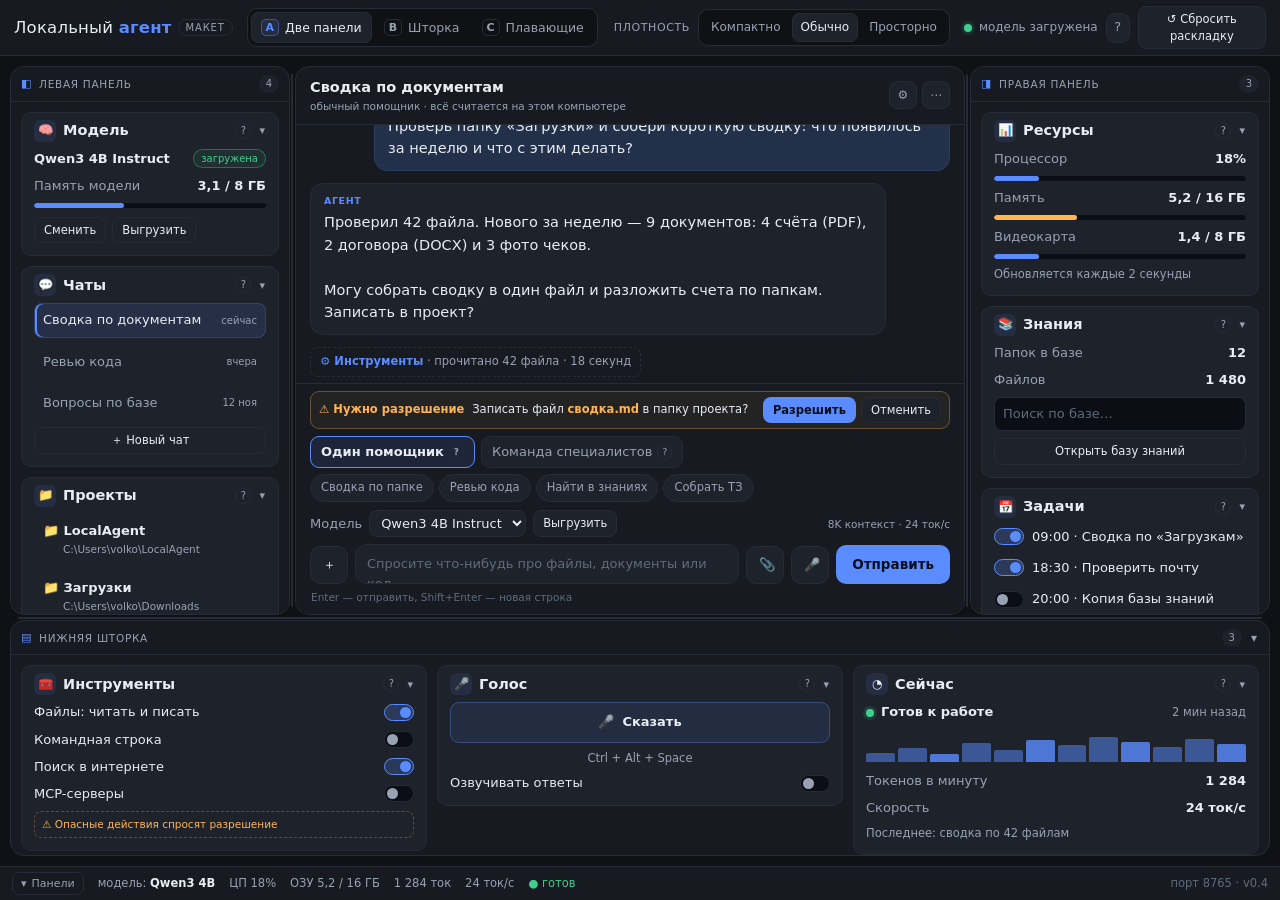
==== commit 4208f9fe: "Дизайн-документ, доступ с телефона, разметка векторов моделью - docs/UI_DESIGN.md и maкет docs/mocku" ====
--- a/docs/mockups/layout_v1.html
+++ b/docs/mockups/layout_v1.html
@@ -320,9 +320,11 @@
   display:grid;place-items:center;padding:0;
 }
 .chatTools button:hover{color:var(--text);border-color:var(--accent)}
-.chatScroll{flex:1;min-height:0;overflow-y:auto;padding:var(--pad2) var(--pad2) 6px}
+.chatScroll{flex:1;min-height:0;overflow-y:auto;padding:var(--pad2) var(--pad2) 6px;display:flex;flex-direction:column}
 .chatInner{width:100%;max-width:820px;margin:0 auto}
+.chatScroll>.chatInner{display:flex;flex-direction:column;flex:1}
 .msgs{display:flex;flex-direction:column;gap:12px}
+.chatScroll .msgs{margin-top:auto}
 .msg{
   max-width:90%;padding:10px 13px;border-radius:13px;
   font-size:var(--fs);line-height:1.55;white-space:pre-wrap;overflow-wrap:break-word;
@@ -505,19 +507,19 @@
 @media (max-width:1100px){
   .app[data-variant="A"] .work{
     grid-template-columns:var(--leftW,280px) 5px minmax(0,1fr);
-    grid-template-rows:minmax(0,1fr) 176px 5px 40px;
+    grid-template-rows:minmax(0,1fr) 236px 5px 40px;
   }
   .app[data-variant="A"] .zone-left{grid-column:1;grid-row:1/span 2}
   .app[data-variant="A"] .vres-left{grid-column:2;grid-row:1/span 2}
   .app[data-variant="A"] .stage{grid-column:3;grid-row:1}
   .app[data-variant="A"] .zone-right{grid-column:3;grid-row:2;border-radius:12px}
   .app[data-variant="A"] .vres-right{display:none}
-  .app[data-variant="A"] .hres{grid-column:1/-1;grid-row:3}
+  .app[data-variant="A"] .hres{grid-column:1/-1;grid-row:3;display:none}
   .app[data-variant="A"] .zone-bottom{grid-column:1/-1;grid-row:4}
   .app[data-variant="A"] .zone-bottom .zoneBody{display:none}
-  .app[data-variant="A"].dockOpen .work{grid-template-rows:minmax(0,1fr) 176px 5px 0}
+  .app[data-variant="A"].dockOpen .work{grid-template-rows:minmax(0,1fr) 236px 5px 0}
   .app[data-variant="A"].dockOpen .zone-bottom{
-    position:fixed;left:0;right:0;bottom:31px;height:46vh;z-index:70;
+    position:fixed;left:0;right:0;bottom:31px;height:min(46vh,270px);z-index:70;
     border-radius:14px 14px 0 0;border-bottom:0;
     box-shadow:0 -18px 44px rgba(0,0,0,.55);
   }
@@ -528,6 +530,13 @@
   }
   .app[data-variant="A"] .zone-right .block{flex:0 0 255px}
   .app[data-variant="A"] .zone-right .blockBody{overflow-y:auto}
+}
+
+/* На средней ширине убираем второстепенные подсказки — чат должен остаться высоким */
+@media (min-width:821px) and (max-width:1100px){
+  .app[data-variant="A"] .tplRow,
+  .app[data-variant="A"] .hint{display:none}
+  .app[data-variant="A"] .compWrap{padding-top:5px}
 }
 
 /* C: плавающие блоки становятся списком, когда им мало места (см. JS) */
@@ -551,6 +560,12 @@
 .app[data-variant="C"].list .zone-right{order:3}
 .app[data-variant="C"].list .zone-bottom{order:4}
 .app[data-variant="C"].list .zone-bottom .zoneBody{grid-template-columns:1fr}
+
+/* Свёрнутая шторка: остаётся только полоса с заголовком */
+@media (min-width:821px){
+  .app[data-variant="A"].dockCollapsed .zone-bottom .zoneBody,
+  .app[data-variant="B"].dockCollapsed .zone-bottom .zoneBody{display:none}
+}
 
 /* A/B: панели становятся вкладками */
 @media (max-width:820px){
@@ -592,6 +607,10 @@
   .app[data-variant="B"] .work .hres{display:none!important}
   .app[data-variant="A"] .zoneBody,
   .app[data-variant="B"] .zoneBody{grid-template-columns:1fr!important}
+  .app[data-variant="A"] .zone-left .zoneBody,
+  .app[data-variant="A"] .zone-right .zoneBody,
+  .app[data-variant="B"] .zone-left .zoneBody{display:flex;flex-direction:column}
+  .app[data-variant="A"] .zone-right .block{flex:0 0 auto}
   .app[data-variant="A"] .zone-bottom .zoneBody,
   .app[data-variant="B"] .zone-bottom .zoneBody{grid-template-columns:1fr!important}
   .app[data-variant="A"] .zone-bottom .zoneBody{display:grid!important}
@@ -643,7 +662,7 @@
   <div class="topRight">
     <span class="status topStatus"><span class="dot on"></span>модель загружена</span>
     <button class="iconBtn" id="helpBtn" aria-label="Как пользоваться макетом" data-tip="Короткая инструкция: перетаскивание, плотность, варианты.">?</button>
-    <button class="ghost tiny" id="resetBtn" data-tip="Вернуть блоки, размеры панелей и плотность по умолчанию. Раскладка хранится только на этом компьютере.">↺ <span>Сбросить</span></button>
+    <button class="ghost tiny" id="resetBtn" data-tip="Вернуть блоки, размеры панелей и плотность по умолчанию. Раскладка хранится только на этом компьютере.">↺ <span>Сбросить раскладку</span></button>
   </div>
 </header>
 
@@ -695,7 +714,7 @@
         <div class="chatInner">
           <div class="approveBar">
             <span class="aWarn">⚠ Нужно разрешение</span>
-            <span class="aTxt">Записать <b>сводка.md</b> в папку проекта?</span>
+            <span class="aTxt">Записать файл <b>сводка.md</b> в папку проекта?</span>
             <span class="aBtns"><button class="primary tiny">Разрешить</button><button class="ghost tiny">Отменить</button></span>
           </div>
           <div class="modeRow">
@@ -779,9 +798,9 @@
     <ul>
       <li><b>Переносите блоки.</b> Возьмите блок за заголовок и тяните в левую панель, правую или нижнюю шторку. Пунктирная рамка показывает, куда он встанет.</li>
       <li><b>Меняйте размеры.</b> Тяните узкие полоски между панелями. Двойной клик по полоске возвращает исходный размер.</li>
-      <li><b>Сравните варианты.</b> Кнопки <span class="k">A</span> <span class="k">B</span> <span class="k">C</span> сверху переключают три компоновки. У каждой свои места блоков.</li>
+      <li><b>Сравните варианты.</b> Кнопки <span class="k">A</span> <span class="k">B</span> <span class="k">C</span> сверху переключают три компоновки. У каждого варианта свои места блоков.</li>
       <li><b>Подберите плотность.</b> «Компактно / Обычно / Просторно» меняют шрифт и отступы, не трогая палитру.</li>
-      <li><b>Сбросьте.</b> Кнопка «Сбросить» возвращает всё по умолчанию.</li>
+      <li><b>Сбросьте.</b> Кнопка «Сбросить раскладку» возвращает всё по умолчанию.</li>
       <li><b>Проверьте адаптив.</b> Сузьте окно: при 1100 px правая панель уходит вниз, при 820 px панели становятся вкладками.</li>
     </ul>
     <div style="display:flex;justify-content:flex-end"><button class="primary" id="helpClose">Понятно</button></div>
@@ -986,6 +1005,8 @@
 function applySizes(){
   const work = $("#work");
   const L = state.layouts[state.variant];
+  const app = $("#app");
+  if (app) app.classList.toggle("dockCollapsed", !!state.dockCollapsed);
   work.style.setProperty("--leftW", L.leftW + "px");
   work.style.setProperty("--rightW", L.rightW + "px");
   work.style.setProperty("--dockH", (state.dockCollapsed ? 40 : L.dockH) + "px");
@@ -1024,17 +1045,23 @@
   renderMtabs();
   renderCTabs();
   updateDockUI();
+  requestAnimationFrame(scrollChatToEnd);
+}
+
+function scrollChatToEnd(){
+  const s = $("#chatScroll");
+  if (s) s.scrollTop = s.scrollHeight;
 }
 
 /* ============ вариант C: свободные позиции ============ */
 function updateCMode(){
-  const list = state.variant === "C" && (window.innerWidth <= 1040 || window.innerHeight <= 860);
+  const list = state.variant === "C" && (state.density === "roomy" || window.innerWidth <= 1040 || window.innerHeight <= 860);
   $("#app").classList.toggle("list", list);
 }
 function placeFree(init){
   const work = $("#work");
   const blocks = $$(".block");
-  const wide = window.innerWidth > 1040 && window.innerHeight > 860;
+  const wide = state.density !== "roomy" && window.innerWidth > 1040 && window.innerHeight > 860;
   if (!wide){
     blocks.forEach(function(b){ b.style.left = ""; b.style.top = ""; });
     return;
@@ -1271,22 +1298,25 @@
 
   if (!d.moved) return;
 
-  d.block.classList.remove("isDragging");
-  d.block.style.width = "";
-  d.block.style.height = "";
-
   if (state.variant === "C"){
     const work = $("#work");
     const wr = work.getBoundingClientRect();
     const fixed = d.block.getBoundingClientRect();
     const fw = d.block.offsetWidth;
     const fh = d.block.offsetHeight;
+    d.block.classList.remove("isDragging");
+    d.block.style.width = "";
+    d.block.style.height = "";
+    d.originParent.insertBefore(d.block, d.originNext);
     const x = Math.max(10, Math.min(fixed.left - wr.left, wr.width - fw - 10));
     const y = Math.max(10, Math.min(fixed.top - wr.top, wr.height - fh - 10));
     d.block.style.left = x + "px";
     d.block.style.top = y + "px";
     state.layouts.C.free[d.id] = { x: x, y: y };
   } else {
+    d.block.classList.remove("isDragging");
+    d.block.style.width = "";
+    d.block.style.height = "";
     if (d.ph && d.ph.parentNode){
       d.ph.parentNode.insertBefore(d.block, d.ph);
       d.ph.remove();
@@ -1407,7 +1437,7 @@
   const tw = tip.offsetWidth, th = tip.offsetHeight;
   let x = r.left + r.width / 2 - tw / 2;
   let y = r.top - th - 8;
-  if (y < 6) y = r.bottom + 8;
+  if (y < 60) y = Math.min(r.bottom + 8, window.innerHeight - th - 6);
   x = Math.max(8, Math.min(x, window.innerWidth - tw - 8));
   y = Math.max(6, Math.min(y, window.innerHeight - th - 6));
   tip.style.left = x + "px";
@@ -1469,7 +1499,11 @@
     state.density = b.dataset.density;
     document.body.dataset.density = state.density;
     $$("#densitySeg button").forEach(function(x){ x.classList.toggle("active", x === b); });
-    if (state.variant === "C") requestAnimationFrame(function(){ placeFree(false); });
+    if (state.variant === "C"){
+      state.layouts.C.free = {};
+      updateCMode();
+      requestAnimationFrame(function(){ placeFree(true); save(); });
+    }
     save();
   });
 
@@ -1481,13 +1515,15 @@
     state.dockOpen = false;
     state.mtab = "stage";
     state.ctab = "chat";
+    const ab = $(".approveBar");
+    if (ab) ab.style.display = "";
     ensureLayouts();
     render();
     save();
     toast("Раскладка возвращена по умолчанию");
   });
 
-  $("#helpBtn").addEventListener("click", function(){ $("#helpModal").classList.add("show"); });
+  $("#helpBtn").addEventListener("click", function(){ hideTip(); $("#helpModal").classList.add("show"); });
   $("#helpClose").addEventListener("click", function(){ $("#helpModal").classList.remove("show"); });
   $("#helpModal").addEventListener("click", function(e){ if (e.target === this) this.classList.remove("show"); });
 
@@ -1517,6 +1553,19 @@
   });
 
   document.addEventListener("click", function(e){
+    const appr = e.target.closest(".approveBar button");
+    if (appr){
+      const ok = appr.classList.contains("primary");
+      toast(ok ? "Разрешено: агент запишет сводка.md" : "Действие отменено");
+      const bar = appr.closest(".approveBar");
+      if (bar) bar.style.display = "none";
+      return;
+    }
+    const chatTool = e.target.closest(".chatTools button");
+    if (chatTool){
+      toast((chatTool.getAttribute("aria-label") || "Действие") + " — в макете только кнопка");
+      return;
+    }
     const chev = e.target.closest(".chev");
     if (chev){
       const b = chev.closest(".block");
@@ -1610,6 +1659,7 @@
 
   window.addEventListener("resize", function(){
     updateDockUI();
+    requestAnimationFrame(scrollChatToEnd);
     if (state.variant === "C"){
       updateCMode();
       requestAnimationFrame(function(){ placeFree(false); });
@@ -1624,6 +1674,10 @@
 initUI();
 render();
 save();
+requestAnimationFrame(function(){
+  const cs = $("#chatScroll");
+  cs.scrollTop = cs.scrollHeight;
+});
 })();
 </script>
 </body>
